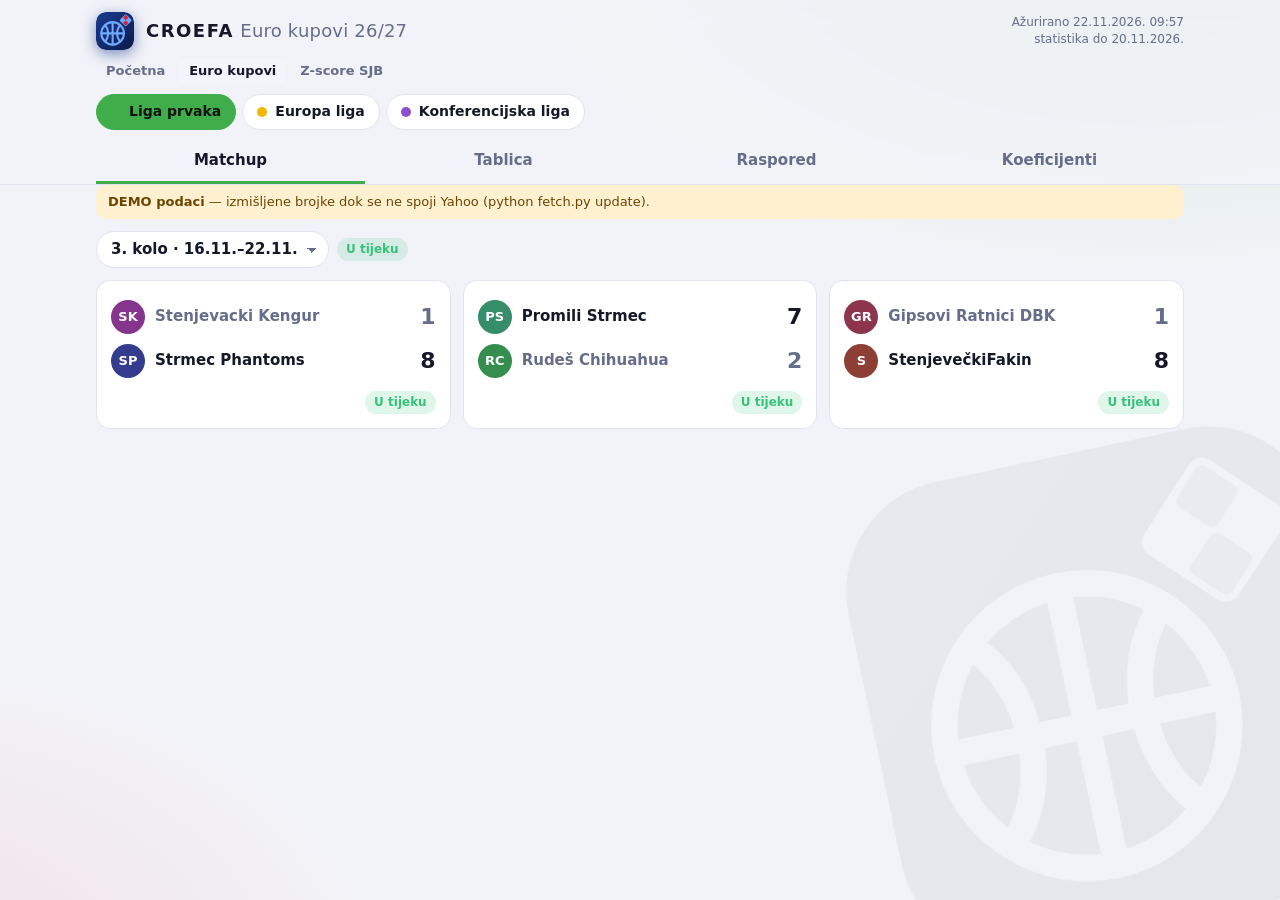
==== euro/index.html @ 17cd364b "Portal: početna stranica, Euro kupovi i Z-score SJB - nova početna stranica portala s poveznicama na" ====
<!doctype html>
<html lang="hr">
  <head>
    <meta charset="utf-8">
    <meta name="viewport" content="width=device-width, initial-scale=1, viewport-fit=cover">
    <title>Euro kupovi · CROEFA</title>
    <link rel="icon" href="../logo.svg" type="image/svg+xml">
    <link rel="stylesheet" href="../style.css">
  </head>

  <body>
    <!-- veliki blijedi logo u pozadini -->
    <img class="bgmark" src="../logo.svg" alt="">

    <header>
      <div class="wrap">
        <div class="top">
          <a href="../" class="home-link">
            <img class="brand" src="../logo.svg" alt="CROEFA">
          </a>
          <h1>
            <span class="w1">CROEFA</span>
            <span class="w2">Euro kupovi 26/27</span>
          </h1>
          <div class="upd" id="upd"></div>
        </div>

        <!-- dijelovi portala -->
        <nav class="portal">
          <a href="../">Početna</a>
          <a href="../euro/" class="on">Euro kupovi</a>
          <a href="../zscore/">Z-score SJB</a>
        </nav>

        <!-- gumbi Liga prvaka / Europa liga / Konferencijska liga -->
        <div class="comps" id="comps"></div>

        <!-- izbornik prikaza (vidljiv samo na desktopu) -->
        <nav class="views topviews" id="topviews"></nav>
      </div>
    </header>

    <!-- ovdje se iscrtava odabrani prikaz -->
    <main class="wrap" id="main"></main>

    <!-- donja navigacija (vidljiva samo na mobitelu) -->
    <nav class="bottomnav" id="bottomnav"></nav>

    <script src="data.js"></script>
    <script src="app.js"></script>
  </body>
</html>
---- style.css ----
/* =====================================================================
   CROEFA Euro kupovi — izgled stranice
   ===================================================================== */

/* ---------- Boje i osnovne vrijednosti (tamna tema) ---------- */
:root {
  --bg: #0f1220;
  --panel: #181c2e;
  --panel2: #20253a;
  --line: #2b3150;
  --text: #eef0f8;
  --muted: #9aa1bd;
  --accent: #7b5cff;
  --win: #3a2a7a;
  --winText: #fff;
  --good: #35c27a;
  --bad: #e2565b;
  --radius: 14px;

  /* boje natjecanja */
  --LP: #3fae4a;
  --EL: #f2b705;
  --KL: #8e4fd0;
}

/* ---------- Svijetla tema (ako je uređaj u svijetlom načinu) ---------- */
@media (prefers-color-scheme: light) {
  :root {
    --bg: #f2f3f8;
    --panel: #fff;
    --panel2: #f4f5fb;
    --line: #e1e3ee;
    --text: #151829;
    --muted: #666d8a;
    --win: #e5dcff;
    --winText: #2a1a6e;
  }
}

/* ---------- Osnova ---------- */
* {
  box-sizing: border-box;
}

html,
body {
  margin: 0;
  background: var(--bg);
  color: var(--text);
  font: 15px/1.4 system-ui, -apple-system, "Segoe UI", Roboto, sans-serif;
  -webkit-font-smoothing: antialiased;
}

button {
  font: inherit;
  color: inherit;
}

a {
  color: inherit;
}

.wrap {
  max-width: 1120px;
  margin: 0 auto;
  padding: 0 16px;
}

/* ---------- Pozadinska grafika (sjaj + linije terena) ---------- */
body {
  min-height: 100vh;
  background-color: var(--bg);
  background-image:
    radial-gradient(1100px 560px at 90% -8%,
      color-mix(in srgb, var(--c, #7b5cff) 26%, transparent), transparent 62%),
    radial-gradient(900px 520px at -12% 108%, rgba(212, 42, 42, 0.16), transparent 60%),
    url("img/court.svg");
  background-repeat: no-repeat, no-repeat, repeat;
  background-size: auto, auto, 940px 500px;
  background-position: 0 0, 0 0, center 120px;
  background-attachment: fixed;
}

@media (prefers-color-scheme: light) {
  body {
    background-image:
      radial-gradient(1100px 560px at 90% -8%,
        color-mix(in srgb, var(--c, #7b5cff) 18%, transparent), transparent 62%),
      radial-gradient(900px 520px at -12% 108%, rgba(212, 42, 42, 0.1), transparent 60%);
  }
}

/* veliki blijedi logo u kutu */
.bgmark {
  position: fixed;
  right: -70px;
  bottom: -30px;
  z-index: 0;
  width: min(480px, 80vw);
  opacity: 0.06;
  pointer-events: none;
  transform: rotate(-12deg);
  filter: grayscale(1) brightness(1.6);
}

@media (max-width: 899px) {
  .bgmark {
    right: -90px;
    bottom: 60px;
    width: 340px;
  }
}

main,
header {
  position: relative;
  z-index: 1;
}

/* ---------- Zaglavlje ---------- */
header {
  position: sticky;
  top: 0;
  z-index: 10;
  background: color-mix(in srgb, var(--bg) 82%, transparent);
  -webkit-backdrop-filter: blur(12px);
  backdrop-filter: blur(12px);
  border-bottom: 1px solid var(--line);
}

.top {
  display: flex;
  align-items: center;
  gap: 12px;
  padding: 12px 0 6px;
}

.brand {
  flex: none;
  width: 38px;
  height: 38px;
  border-radius: 10px;
  box-shadow: 0 4px 14px rgba(27, 58, 143, 0.55);
}

.top h1 {
  flex: 1;
  margin: 0;
  font-size: 18px;
  font-weight: 800;
  letter-spacing: 0.2px;
  white-space: nowrap;
  overflow: hidden;
  text-overflow: ellipsis;
}

.top h1 .w1 {
  font-weight: 900;
  letter-spacing: 1.5px;
}

.top h1 .w2 {
  font-weight: 500;
  color: var(--muted);
}

.top .upd {
  font-size: 12px;
  color: var(--muted);
  text-align: right;
}

.home-link {
  display: flex;
}

/* poveznice na dijelove portala (Početna / Euro kupovi / Z-score) */
.portal {
  display: flex;
  gap: 4px;
  padding: 2px 0 4px;
  overflow-x: auto;
}

.portal a {
  padding: 4px 10px;
  border-radius: 8px;
  color: var(--muted);
  font-size: 13px;
  font-weight: 600;
  text-decoration: none;
  white-space: nowrap;
}

.portal a:hover {
  color: var(--text);
}

.portal a.on {
  background: var(--panel2);
  color: var(--text);
}

/* gumbi natjecanja (LP / EL / KL) */
.comps {
  display: flex;
  gap: 6px;
  padding: 6px 0 10px;
  overflow-x: auto;
}

.comp {
  display: flex;
  align-items: center;
  gap: 8px;
  padding: 7px 14px;
  border: 1px solid var(--line);
  border-radius: 999px;
  background: var(--panel);
  font-size: 14px;
  font-weight: 600;
  white-space: nowrap;
  cursor: pointer;
}

.comp .dot {
  width: 10px;
  height: 10px;
  border-radius: 50%;
}

.comp.on {
  background: var(--c);
  border-color: var(--c);
  color: #111;
}

/* izbornik prikaza na desktopu */
.views {
  display: flex;
  gap: 4px;
}

.view {
  flex: 1;
  padding: 10px 6px;
  border: 0;
  border-bottom: 3px solid transparent;
  background: none;
  color: var(--muted);
  font-weight: 600;
  cursor: pointer;
}

.view.on {
  color: var(--text);
  border-bottom-color: var(--c);
}

.topviews {
  display: none;
}

/* ---------- Donja navigacija (mobitel) ---------- */
.bottomnav {
  position: fixed;
  left: 0;
  right: 0;
  bottom: 0;
  z-index: 10;
  display: flex;
  padding-bottom: env(safe-area-inset-bottom);
  background: var(--panel);
  border-top: 1px solid var(--line);
}

.bottomnav button {
  flex: 1;
  display: flex;
  flex-direction: column;
  align-items: center;
  gap: 3px;
  padding: 8px 2px 10px;
  border: 0;
  background: none;
  color: var(--muted);
  font-size: 12px;
  cursor: pointer;
}

.bottomnav button svg {
  width: 22px;
  height: 22px;
}

.bottomnav button.on {
  color: var(--c);
}

main {
  padding: 14px 0 90px;
}

@media (min-width: 900px) {
  .topviews {
    display: flex;
  }

  .bottomnav {
    display: none !important;
  }

  main {
    padding-bottom: 40px;
  }
}

/* ---------- Oznaka demo podataka ---------- */
.demo {
  margin-bottom: 12px;
  padding: 8px 12px;
  border-radius: 10px;
  background: #5a3a00;
  color: #ffd98a;
  font-size: 13px;
}

@media (prefers-color-scheme: light) {
  .demo {
    background: #fff1d0;
    color: #6b4500;
  }
}

/* ---------- Kontrole (izbornici, oznake, gumb natrag) ---------- */
.bar {
  display: flex;
  flex-wrap: wrap;
  align-items: center;
  gap: 8px;
  margin-bottom: 12px;
}

select {
  padding: 7px 30px 7px 14px;
  border: 1px solid var(--line);
  border-radius: 999px;
  color: var(--text);
  font: inherit;
  font-weight: 600;
  appearance: none;
  background-color: var(--panel);
  /* strelica dolje nacrtana s dva trokuta */
  background-image:
    linear-gradient(45deg, transparent 50%, var(--muted) 50%),
    linear-gradient(135deg, var(--muted) 50%, transparent 50%);
  background-position: calc(100% - 16px) 52%, calc(100% - 11px) 52%;
  background-size: 5px 5px;
  background-repeat: no-repeat;
}

.pill {
  padding: 3px 9px;
  border-radius: 999px;
  background: var(--panel2);
  color: var(--muted);
  font-size: 12px;
  font-weight: 600;
  white-space: nowrap;
}

.pill.live {
  background: rgba(53, 194, 122, 0.15);
  color: var(--good);
}

.back {
  padding: 7px 14px;
  border: 0;
  border-radius: 999px;
  background: var(--panel);
  font-weight: 600;
  cursor: pointer;
}

/* ---------- Kartice matchupa ---------- */
.grid {
  display: grid;
  grid-template-columns: 1fr;
  gap: 12px;
}

@media (min-width: 700px) {
  .grid {
    grid-template-columns: repeat(2, 1fr);
  }
}

@media (min-width: 1000px) {
  .grid {
    grid-template-columns: repeat(3, 1fr);
  }
}

.card {
  padding: 14px;
  border: 1px solid var(--line);
  border-radius: var(--radius);
  background: var(--panel);
  cursor: pointer;
  transition: transform 0.1s, border-color 0.1s;
}

.card:hover {
  border-color: var(--c);
}

.mrow {
  display: flex;
  align-items: center;
  gap: 10px;
  padding: 5px 0;
}

.mrow .nm {
  flex: 1;
  min-width: 0;
  font-weight: 700;
  white-space: nowrap;
  overflow: hidden;
  text-overflow: ellipsis;
}

.mrow .sc {
  min-width: 28px;
  font-size: 22px;
  font-weight: 800;
  text-align: right;
}

.mrow.lose .nm,
.mrow.lose .sc {
  color: var(--muted);
  font-weight: 600;
}

.card .foot {
  display: flex;
  justify-content: space-between;
  margin-top: 8px;
  color: var(--muted);
  font-size: 12px;
}

/* okrugli logo momčadi (slika ili inicijali) */
.logo {
  flex: none;
  display: grid;
  place-items: center;
  width: 34px;
  height: 34px;
  border-radius: 50%;
  overflow: hidden;
  background: var(--lc, #444);
  color: #fff;
  font-size: 13px;
  font-weight: 800;
}

.logo img {
  width: 100%;
  height: 100%;
  object-fit: cover;
}

.logo.big {
  width: 64px;
  height: 64px;
  font-size: 22px;
}

/* ---------- Detalj matchupa ---------- */
.mhead {
  display: grid;
  grid-template-columns: 1fr auto 1fr;
  align-items: center;
  gap: 8px;
  margin-bottom: 12px;
  padding: 16px;
  border: 1px solid var(--line);
  border-radius: var(--radius);
  background: var(--panel);
}

.mhead .side {
  display: flex;
  flex-direction: column;
  gap: 6px;
  min-width: 0;
}

.mhead .side.r {
  align-items: flex-end;
  text-align: right;
}

.mhead .tn {
  font-size: 14px;
  font-weight: 800;
  letter-spacing: 0.3px;
  text-transform: uppercase;
  overflow: hidden;
  text-overflow: ellipsis;
}

.mhead .mgr,
.mhead .gp {
  color: var(--muted);
  font-size: 12px;
}

.mhead .mid {
  text-align: center;
}

.mhead .score {
  display: flex;
  align-items: center;
  gap: 18px;
  font-size: 40px;
  font-weight: 800;
}

.mhead .score small {
  color: var(--muted);
  font-size: 12px;
  font-weight: 600;
}

.mhead .status {
  margin-top: 6px;
}

/* usporedba kategorija */
.cats {
  margin-bottom: 12px;
  border: 1px solid var(--line);
  border-radius: var(--radius);
  background: var(--panel);
  overflow: hidden;
}

.cats h3,
.box h3 {
  margin: 0;
  padding: 12px;
  border-bottom: 1px solid var(--line);
  font-size: 16px;
  text-align: center;
}

.crow {
  display: grid;
  grid-template-columns: 1fr 84px 1fr;
  align-items: center;
  border-bottom: 1px solid var(--line);
}

.crow:last-child {
  border-bottom: 0;
}

.crow > div {
  padding: 9px 14px;
  text-align: center;
  font-variant-numeric: tabular-nums;
}

.crow .lab {
  color: var(--muted);
  font-size: 12px;
  font-weight: 700;
}

.crow .w {
  background: var(--win);
  color: var(--winText);
  font-weight: 800;
}

.crow.sub > div {
  padding: 6px 14px;
  color: var(--muted);
  font-size: 13px;
}

.cols {
  display: grid;
  gap: 12px;
}

@media (min-width: 900px) {
  .cols.two {
    grid-template-columns: 1fr 1fr;
  }

  .dwrap {
    display: grid;
    grid-template-columns: 380px 1fr;
    align-items: start;
    gap: 12px;
  }
}

/* ---------- Okviri i tablice ---------- */
.box {
  border: 1px solid var(--line);
  border-radius: var(--radius);
  background: var(--panel);
  overflow: hidden;
}

.tabs2 {
  display: flex;
  border-bottom: 1px solid var(--line);
}

.tabs2 button {
  flex: 1;
  padding: 10px;
  border: 0;
  border-bottom: 3px solid transparent;
  background: none;
  color: var(--muted);
  font-weight: 700;
  white-space: nowrap;
  overflow: hidden;
  text-overflow: ellipsis;
  cursor: pointer;
}

.tabs2 button.on {
  color: var(--text);
  border-bottom-color: var(--c);
}

.scroll {
  overflow-x: auto;
}

table {
  width: 100%;
  border-collapse: collapse;
  font-variant-numeric: tabular-nums;
}

th,
td {
  padding: 8px;
  border-bottom: 1px solid var(--line);
  font-size: 13px;
  text-align: right;
  white-space: nowrap;
}

th {
  position: sticky;
  top: 0;
  background: var(--panel2);
  color: var(--muted);
  font-size: 12px;
  font-weight: 700;
}

td.l,
th.l {
  text-align: left;
}

tr.bench td {
  color: var(--muted);
}

tr.tot td {
  background: var(--panel2);
  font-weight: 800;
}

/* ime igrača + NBA momčad i pozicije */
.pn {
  font-weight: 600;
}

.pn small {
  margin-left: 4px;
  color: var(--muted);
  font-weight: 500;
}

/* oznaka pozicije u postavi (PG, BN...) ili broj utakmica */
.slot {
  display: inline-block;
  min-width: 34px;
  padding: 2px 4px;
  border-radius: 6px;
  background: var(--panel2);
  color: var(--muted);
  font-size: 11px;
  font-weight: 700;
  text-align: center;
}

/* prvi stupac ostaje vidljiv kad se tablica skrola vodoravno */
.sticky1 {
  position: sticky;
  left: 0;
  z-index: 1;
  background: var(--panel);
}

th.sticky1 {
  z-index: 2;
  background: var(--panel2);
}

/* ---------- Tablica poretka ---------- */
.stand td.rank {
  width: 28px;
  color: var(--muted);
  text-align: center;
}

.stand tr.q td.rank {
  background: var(--c);
  color: #111;
  font-weight: 800;
}

.tname {
  display: flex;
  align-items: center;
  gap: 8px;
  font-weight: 700;
}

.tname .logo {
  width: 26px;
  height: 26px;
  font-size: 10px;
}

.note {
  padding: 10px 12px;
  color: var(--muted);
  font-size: 12px;
}

.comp-tag {
  color: #111;
}

/* ---------- Raspored ---------- */
.rgrid {
  display: grid;
  gap: 0 16px;
}

@media (min-width: 900px) {
  .rgrid {
    grid-template-columns: 1fr 1fr;
  }
}

.round {
  margin-bottom: 14px;
}

.round h4 {
  display: flex;
  align-items: center;
  gap: 8px;
  margin: 0 0 6px;
  font-size: 14px;
}

.round h4 span {
  color: var(--muted);
  font-size: 12px;
  font-weight: 500;
}

.sgame {
  display: grid;
  grid-template-columns: 1fr 64px 1fr;
  align-items: center;
  gap: 8px;
  margin-bottom: 6px;
  padding: 9px 12px;
  border: 1px solid var(--line);
  border-radius: 10px;
  background: var(--panel);
  cursor: pointer;
}

.sgame .a,
.sgame .b {
  white-space: nowrap;
  overflow: hidden;
  text-overflow: ellipsis;
}

.sgame .a {
  text-align: right;
}

.sgame .s {
  font-weight: 800;
  text-align: center;
  font-variant-numeric: tabular-nums;
}

.sgame .won {
  font-weight: 800;
}

.empty {
  padding: 40px 0;
  color: var(--muted);
  text-align: center;
}

/* ---------- Početna stranica portala ---------- */
.home-intro {
  margin: 8px 0 18px;
  color: var(--muted);
}

.home-grid {
  display: grid;
  grid-template-columns: 1fr;
  gap: 14px;
}

@media (min-width: 800px) {
  .home-grid {
    grid-template-columns: 1fr 1fr;
  }
}

.home-card {
  display: block;
  padding: 18px;
  border: 1px solid var(--line);
  border-radius: var(--radius);
  background: var(--panel);
  color: inherit;
  text-decoration: none;
  transition: border-color 0.15s, transform 0.15s;
}

.home-card:hover {
  border-color: var(--accent);
  transform: translateY(-2px);
}

.home-card h2 {
  display: flex;
  align-items: center;
  gap: 10px;
  margin: 0 0 6px;
  font-size: 20px;
}

.home-card p {
  margin: 0 0 12px;
  color: var(--muted);
}

.home-card .tags {
  display: flex;
  flex-wrap: wrap;
  gap: 6px;
}

.home-card .preview {
  margin-top: 12px;
  padding-top: 12px;
  border-top: 1px solid var(--line);
  font-size: 14px;
}

.home-card .preview ol {
  margin: 6px 0 0;
  padding-left: 22px;
}

.home-card .go {
  display: inline-block;
  margin-top: 12px;
  color: var(--accent);
  font-weight: 700;
}

/* ---------- Prilagodbe za uske ekrane (mobitel) ---------- */
@media (max-width: 600px) {
  .top h1 {
    font-size: 16px;
  }

  .top .upd {
    font-size: 11px;
  }

  .comp {
    gap: 6px;
    padding: 6px 11px;
    font-size: 13px;
  }

  .comp .long {
    display: none;
  }

  .pn small {
    display: block;
    margin-left: 0;
    font-size: 11px;
  }

  td.sticky1 {
    min-width: 150px;
    max-width: 170px;
    white-space: normal;
  }
}

@media (min-width: 601px) {
  .comp .short {
    display: none;
  }
}
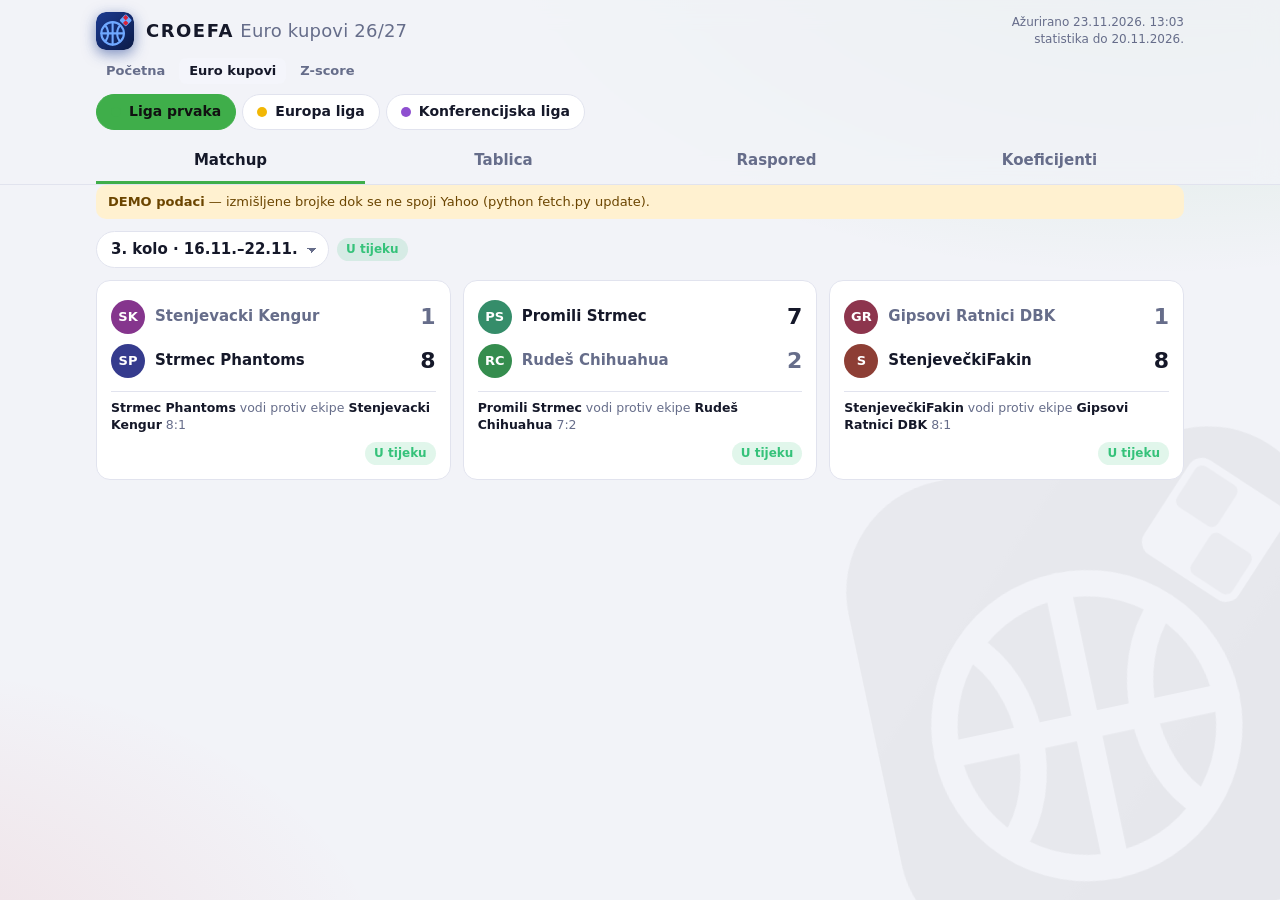
==== commit 32914a54: "Euro recap matchupa i Z-score za obje lige s usporedbom - euro/recap.js: automatski recap uz svaki m" ====
--- a/euro/index.html
+++ b/euro/index.html
@@ -5,7 +5,7 @@
     <meta name="viewport" content="width=device-width, initial-scale=1, viewport-fit=cover">
     <title>Euro kupovi · CROEFA</title>
     <link rel="icon" href="../logo.svg" type="image/svg+xml">
-    <link rel="stylesheet" href="../style.css">
+    <link rel="stylesheet" href="../style.css?v=20261123">
   </head>
 
   <body>
@@ -29,7 +29,7 @@
         <nav class="portal">
           <a href="../">Početna</a>
           <a href="../euro/" class="on">Euro kupovi</a>
-          <a href="../zscore/">Z-score SJB</a>
+          <a href="../zscore/">Z-score</a>
         </nav>
 
         <!-- gumbi Liga prvaka / Europa liga / Konferencijska liga -->
@@ -46,7 +46,8 @@
     <!-- donja navigacija (vidljiva samo na mobitelu) -->
     <nav class="bottomnav" id="bottomnav"></nav>
 
-    <script src="data.js"></script>
-    <script src="app.js"></script>
+    <script src="data.js?v=20261123"></script>
+    <script src="recap.js?v=20261123"></script>
+    <script src="app.js?v=20261123"></script>
   </body>
 </html>
--- a/style.css
+++ b/style.css
@@ -479,6 +479,55 @@
   font-size: 22px;
 }
 
+/* ---------- Recap matchupa ---------- */
+.recap-line {
+  margin-top: 8px;
+  padding-top: 8px;
+  border-top: 1px solid var(--line);
+  color: var(--muted);
+  font-size: 12.5px;
+  line-height: 1.35;
+}
+
+.recap-line b {
+  color: var(--text);
+  font-weight: 600;
+}
+
+.recap {
+  margin-bottom: 12px;
+  padding: 16px 18px;
+  border: 1px solid var(--line);
+  border-left: 4px solid var(--c);
+  border-radius: var(--radius);
+  background: var(--panel);
+  line-height: 1.55;
+}
+
+.recap-label {
+  color: var(--c);
+  font-size: 11px;
+  font-weight: 800;
+  letter-spacing: 1px;
+  text-transform: uppercase;
+}
+
+.recap-title {
+  margin: 4px 0 8px;
+  font-size: 19px;
+  line-height: 1.3;
+}
+
+.recap p {
+  margin: 0 0 8px;
+  font-size: 14px;
+}
+
+.recap-note {
+  color: var(--muted);
+  font-size: 11px;
+}
+
 /* ---------- Detalj matchupa ---------- */
 .mhead {
   display: grid;
